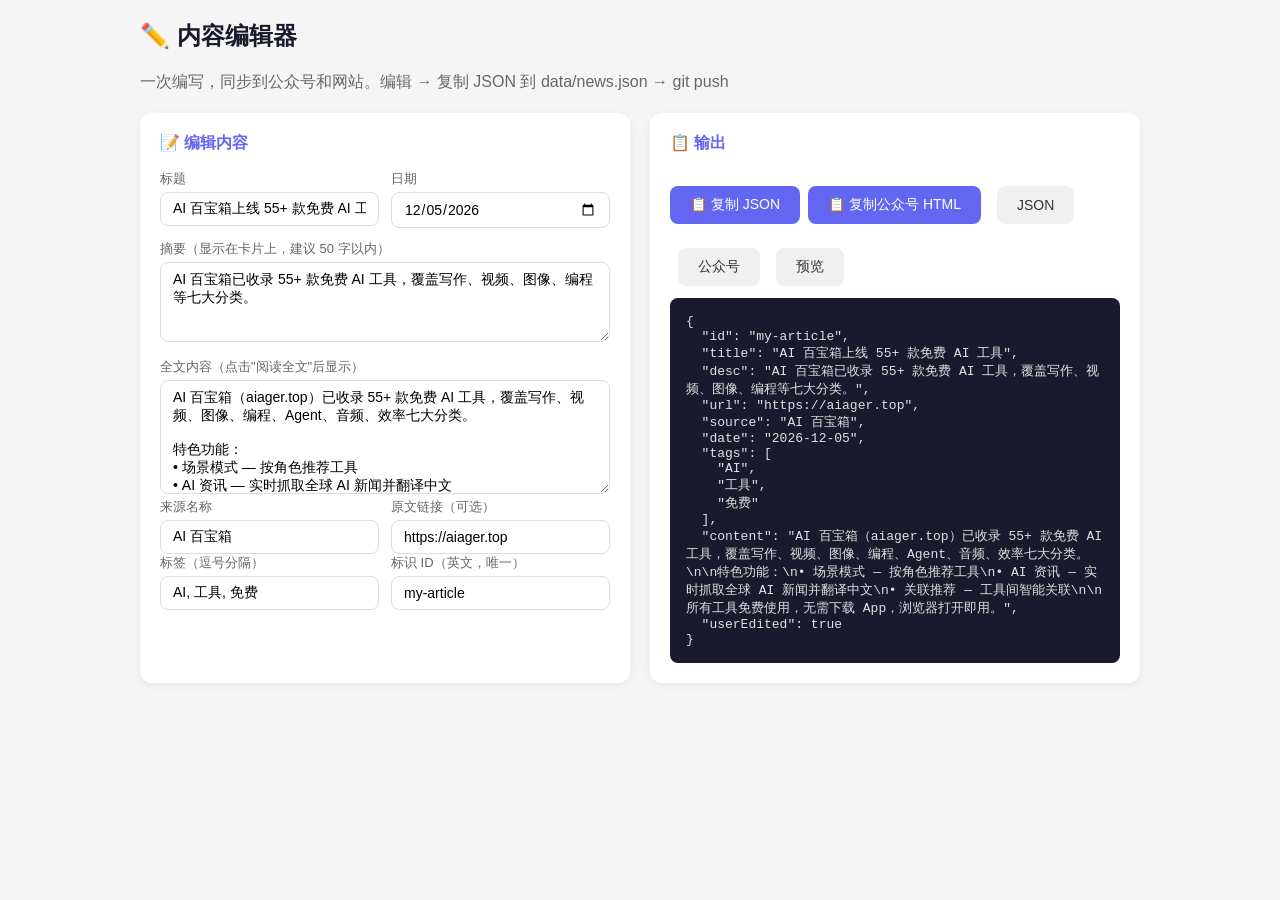
==== editor.html @ 6608daee "feat: add content editor page (editor.html) for one-click WeChat+site sync" ====
<!DOCTYPE html>
<html lang="zh">
<head>
<meta charset="utf-8">
<meta name="viewport" content="width=device-width,initial-scale=1">
<title>内容编辑器 — AI 百宝箱</title>
<style>
*{margin:0;padding:0;box-sizing:border-box}
body{background:#f5f5f5;font-family:-apple-system,'PingFang SC','Microsoft YaHei',sans-serif;padding:20px;color:#333}
.container{max-width:1000px;margin:0 auto}
h1{font-size:24px;margin-bottom:20px;color:#1a1a2e}
.layout{display:grid;grid-template-columns:1fr 1fr;gap:20px}
@media(max-width:768px){.layout{grid-template-columns:1fr}}
.card{background:#fff;border-radius:12px;padding:20px;box-shadow:0 2px 8px rgba(0,0,0,0.06)}
.card h2{font-size:16px;margin-bottom:16px;color:#6366f1}
label{display:block;font-size:13px;color:#666;margin-bottom:4px;margin-top:12px}
label:first-child{margin-top:0}
input,textarea,select{width:100%;padding:8px 12px;border:1px solid #ddd;border-radius:8px;font-size:14px;font-family:inherit}
input:focus,textarea:focus,select:focus{outline:none;border-color:#6366f1;box-shadow:0 0 0 3px rgba(99,102,241,0.1)}
textarea{resize:vertical;min-height:80px}
.row{display:grid;grid-template-columns:1fr 1fr;gap:12px}
.btn{padding:10px 20px;border:none;border-radius:8px;font-size:14px;cursor:pointer;margin-top:16px}
.btn-primary{background:#6366f1;color:#fff}
.btn-primary:hover{background:#4f46e5}
.btn-copy{background:#f0f0f0;color:#333;margin-left:8px}
.btn-copy:hover{background:#e0e0e0}
.output{background:#1a1a2e;color:#e0e0e0;padding:16px;border-radius:8px;font-size:13px;font-family:'SF Mono','Courier New',monospace;white-space:pre-wrap;word-break:break-all;min-height:200px;max-height:400px;overflow:auto;margin-top:12px}
.tip{font-size:12px;color:#999;margin-top:6px}
.wechat-preview{margin-top:12px;padding:16px;border:1px solid #eee;border-radius:8px;font-size:15px;line-height:1.8}
.wechat-preview h3{font-size:18px;margin-bottom:8px}
.wechat-preview .meta{font-size:12px;color:#999;margin-bottom:12px}
.copy-row{display:flex;align-items:center;gap:8px;margin-top:12px}
.copy-row .btn{padding:6px 14px;font-size:13px;margin-top:0}
.toast{position:fixed;bottom:30px;left:50%;transform:translateX(-50%);background:#1a1a2e;color:#fff;padding:10px 24px;border-radius:8px;font-size:14px;opacity:0;transition:opacity 0.3s;pointer-events:none}
.toast.show{opacity:1}
</style>
</head>
<body>
<div class="container">
<h1>✏️ 内容编辑器</h1>
<p style="color:#666;margin-bottom:20px">一次编写，同步到公众号和网站。编辑 → 复制 JSON 到 data/news.json → git push</p>
<div class="layout">
<div class="card">
<h2>📝 编辑内容</h2>
<form id="editorForm">
<div class="row">
<div>
<label>标题</label>
<input id="title" value="AI 百宝箱上线 55+ 款免费 AI 工具" oninput="updatePreview()">
</div>
<div>
<label>日期</label>
<input id="date" type="date" oninput="updatePreview()">
</div>
</div>
<label>摘要（显示在卡片上，建议 50 字以内）</label>
<textarea id="desc" rows="2" oninput="updatePreview()">AI 百宝箱已收录 55+ 款免费 AI 工具，覆盖写作、视频、图像、编程等七大分类。</textarea>
<label>全文内容（点击"阅读全文"后显示）</label>
<textarea id="content" rows="6" oninput="updatePreview()">AI 百宝箱（aiager.top）已收录 55+ 款免费 AI 工具，覆盖写作、视频、图像、编程、Agent、音频、效率七大分类。

特色功能：
• 场景模式 — 按角色推荐工具
• AI 资讯 — 实时抓取全球 AI 新闻并翻译中文
• 关联推荐 — 工具间智能关联

所有工具免费使用，无需下载 App，浏览器打开即用。</textarea>
<div class="row">
<div>
<label>来源名称</label>
<input id="source" value="AI 百宝箱" oninput="updatePreview()">
</div>
<div>
<label>原文链接（可选）</label>
<input id="url" value="https://aiager.top" oninput="updatePreview()">
</div>
</div>
<div class="row">
<div>
<label>标签（逗号分隔）</label>
<input id="tags" value="AI, 工具, 免费" oninput="updatePreview()">
</div>
<div>
<label>标识 ID（英文，唯一）</label>
<input id="id" value="my-article" oninput="updatePreview()">
</div>
</div>
</form>
</div>

<div class="card">
<h2>📋 输出</h2>
<div style="display:flex;gap:8px;flex-wrap:wrap">
<button class="btn btn-primary" onclick="copyJson()">📋 复制 JSON</button>
<button class="btn btn-primary" onclick="copyWechat()">📋 复制公众号 HTML</button>
<button class="btn btn-copy" onclick="switchTab('json')">JSON</button>
<button class="btn btn-copy" onclick="switchTab('wechat')">公众号</button>
<button class="btn btn-copy" onclick="switchTab('preview')">预览</button>
</div>
<div id="tabJson" class="output"></div>
<div id="tabWechat" class="output" style="display:none"></div>
<div id="tabPreview" class="wechat-preview" style="display:none"></div>
</div>
</div>
</div>
<div id="toast" class="toast">✅ 已复制</div>

<script>
let currentTab = 'json';

function getData() {
  const id = document.getElementById('id').value.trim() || 'article-' + Date.now();
  const title = document.getElementById('title').value.trim();
  const desc = document.getElementById('desc').value.trim();
  const content = document.getElementById('content').value.trim();
  const url = document.getElementById('url').value.trim();
  const source = document.getElementById('source').value.trim();
  const date = document.getElementById('date').value || new Date().toISOString().slice(0,10);
  const tags = document.getElementById('tags').value.split(/[,，、]/).map(s => s.trim()).filter(Boolean);
  return { id, title, desc, content, url, source, date, tags };
}

function buildJson() {
  const d = getData();
  return JSON.stringify({
    id: d.id,
    title: d.title,
    desc: d.desc,
    url: d.url,
    source: d.source,
    date: d.date,
    tags: d.tags,
    content: d.content,
    userEdited: true
  }, null, 2);
}

function buildWechatHtml() {
  const d = getData();
  const paragraphs = d.content.split('\n').filter(Boolean).map(line => {
    if (line.startsWith('•')) {
      return line;
    }
    return line;
  }).join('<br><br>');
  return `<section style="padding:10px 16px">
  <h2 style="font-size:20px;font-weight:700;margin-bottom:8px">${d.title}</h2>
  <p style="color:#999;font-size:13px;margin-bottom:16px">${d.source} · ${d.date}</p>
  <p style="font-size:15px;line-height:1.8;color:#333">${paragraphs}</p>
  <p style="margin-top:20px;text-align:center">
    <a href="${d.url || 'https://aiager.top/?mode=news'}" style="display:inline-block;padding:10px 28px;background:#6366f1;color:#fff;border-radius:8px;text-decoration:none;font-size:14px">查看详情 →</a>
  </p>
</section>`;
}

function buildPreview() {
  const d = getData();
  const paragraphs = d.content.split('\n').filter(Boolean).map(line => {
    if (line.startsWith('•')) {
      return '<p style="margin:4px 0;padding-left:16px;color:#555">' + line + '</p>';
    }
    return '<p style="margin:8px 0;line-height:1.8">' + line + '</p>';
  }).join('');
  return '<h3 style="font-size:18px;margin-bottom:8px">' + d.title + '</h3>' +
    '<div class="meta">' + d.source + ' · ' + d.date + '</div>' +
    paragraphs +
    '<p style="margin-top:16px;text-align:center"><a href="' + (d.url || 'https://aiager.top/?mode=news') + '" style="display:inline-block;padding:8px 24px;background:#6366f1;color:#fff;border-radius:6px;text-decoration:none;font-size:14px">查看详情 →</a></p>';
}

function updatePreview() {
  document.getElementById('tabJson').textContent = buildJson();
  document.getElementById('tabWechat').textContent = buildWechatHtml();
  document.getElementById('tabPreview').innerHTML = buildPreview();
}

function switchTab(tab) {
  currentTab = tab;
  ['json','wechat','preview'].forEach(t => {
    document.getElementById('tab' + t.charAt(0).toUpperCase() + t.slice(1)).style.display = t === tab ? '' : 'none';
  });
}

function showToast(msg) {
  const t = document.getElementById('toast');
  t.textContent = msg;
  t.classList.add('show');
  setTimeout(() => t.classList.remove('show'), 2000);
}

async function copyJson() {
  try {
    await navigator.clipboard.writeText(buildJson());
    showToast('✅ JSON 已复制，粘贴到 data/news.json');
  } catch { document.getElementById('tabJson').select(); }
}

async function copyWechat() {
  try {
    await navigator.clipboard.writeText(buildWechatHtml());
    showToast('✅ 公众号 HTML 已复制，粘贴到微信编辑器');
  } catch {}
}

document.getElementById('date').value = new Date().toISOString().slice(0,10);
updatePreview();
</script>
</body>
</html>
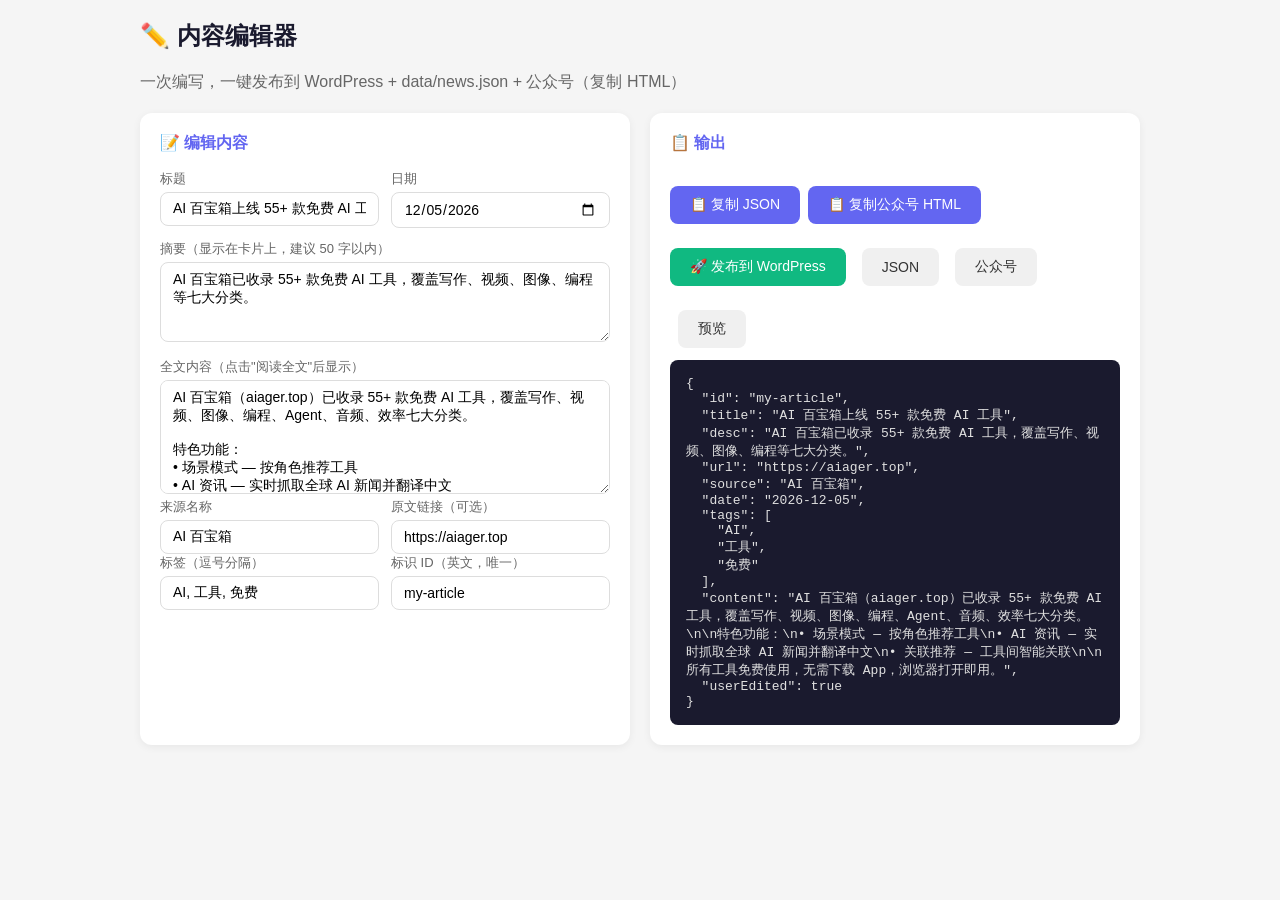
==== commit 71bdad6d: "editor: add WordPress publish button" ====
--- a/editor.html
+++ b/editor.html
@@ -23,6 +23,9 @@
 .btn-primary{background:#6366f1;color:#fff}
 .btn-primary:hover{background:#4f46e5}
 .btn-copy{background:#f0f0f0;color:#333;margin-left:8px}
+.btn-success{background:#10b981;color:#fff}
+.btn-success:hover{background:#059669}
+.btn-success:disabled{background:#94a3b8;cursor:not-allowed}
 .btn-copy:hover{background:#e0e0e0}
 .output{background:#1a1a2e;color:#e0e0e0;padding:16px;border-radius:8px;font-size:13px;font-family:'SF Mono','Courier New',monospace;white-space:pre-wrap;word-break:break-all;min-height:200px;max-height:400px;overflow:auto;margin-top:12px}
 .tip{font-size:12px;color:#999;margin-top:6px}
@@ -38,7 +41,7 @@
 <body>
 <div class="container">
 <h1>✏️ 内容编辑器</h1>
-<p style="color:#666;margin-bottom:20px">一次编写，同步到公众号和网站。编辑 → 复制 JSON 到 data/news.json → git push</p>
+<p style="color:#666;margin-bottom:20px">一次编写，一键发布到 WordPress + data/news.json + 公众号（复制 HTML）</p>
 <div class="layout">
 <div class="card">
 <h2>📝 编辑内容</h2>
@@ -92,10 +95,12 @@
 <div style="display:flex;gap:8px;flex-wrap:wrap">
 <button class="btn btn-primary" onclick="copyJson()">📋 复制 JSON</button>
 <button class="btn btn-primary" onclick="copyWechat()">📋 复制公众号 HTML</button>
+<button class="btn btn-success" onclick="publishToWordPress()" id="publishBtn">🚀 发布到 WordPress</button>
 <button class="btn btn-copy" onclick="switchTab('json')">JSON</button>
 <button class="btn btn-copy" onclick="switchTab('wechat')">公众号</button>
 <button class="btn btn-copy" onclick="switchTab('preview')">预览</button>
 </div>
+<div id="publishResult" style="margin-top:8px;display:none"></div>
 <div id="tabJson" class="output"></div>
 <div id="tabWechat" class="output" style="display:none"></div>
 <div id="tabPreview" class="wechat-preview" style="display:none"></div>
@@ -200,6 +205,50 @@
   } catch {}
 }
 
+async function publishToWordPress() {
+  const btn = document.getElementById('publishBtn');
+  const resultDiv = document.getElementById('publishResult');
+  const d = getData();
+  btn.disabled = true;
+  btn.textContent = '⏳ 发布中…';
+  resultDiv.style.display = 'none';
+  try {
+    const res = await fetch('/api/publish', {
+      method: 'POST',
+      headers: { 'Content-Type': 'application/json' },
+      body: JSON.stringify({
+        title: d.title,
+        content: d.content,
+        desc: d.desc,
+        source: d.source,
+        url: d.url,
+        status: 'publish'
+      })
+    });
+    const data = await res.json();
+    if (!res.ok) throw new Error(data.error);
+    let html = '<div style="padding:12px;background:#ecfdf5;border-radius:8px;font-size:13px">';
+    html += '✅ 发布成功！<br>';
+    html += `📝 <a href="${data.wordpress.url}" target="_blank" style="color:#059669">查看 WordPress 文章</a><br>`;
+    html += `✏️ <a href="${data.wordpress.editUrl}" target="_blank" style="color:#059669">编辑文章</a>`;
+    if (data.newsEntry?._note) {
+      html += `<br>⚠️ ${data.newsEntry._note}`;
+    } else if (data.newsEntry) {
+      html += '<br>📰 data/news.json 已同步更新';
+    }
+    html += '</div>';
+    resultDiv.innerHTML = html;
+    resultDiv.style.display = 'block';
+    showToast('✅ 发布成功');
+  } catch (e) {
+    resultDiv.innerHTML = `<div style="padding:12px;background:#fef2f2;border-radius:8px;font-size:13px;color:#dc2626">❌ 发布失败：${e.message}</div>`;
+    resultDiv.style.display = 'block';
+  } finally {
+    btn.disabled = false;
+    btn.textContent = '🚀 发布到 WordPress';
+  }
+}
+
 document.getElementById('date').value = new Date().toISOString().slice(0,10);
 updatePreview();
 </script>
